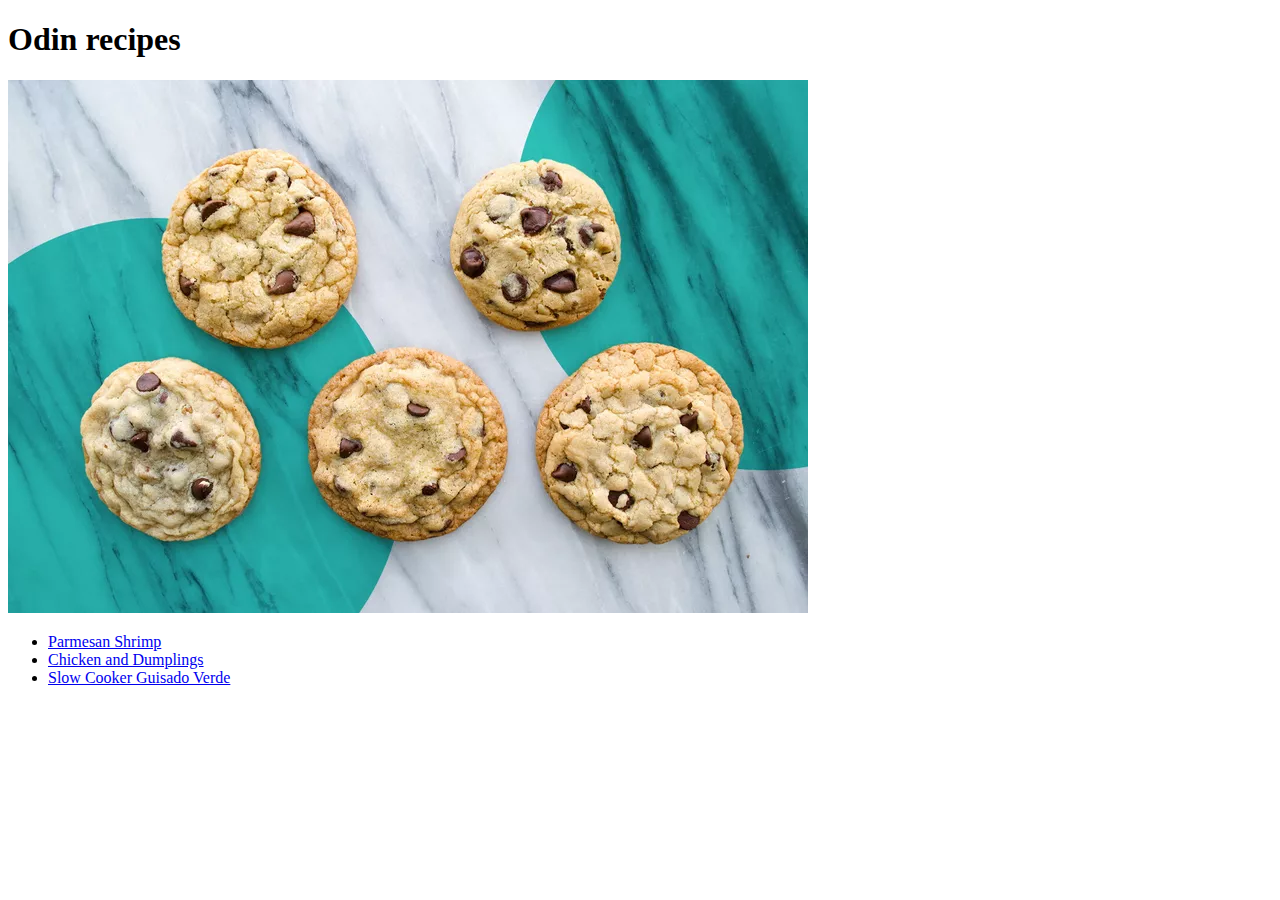
==== index.html @ 2c69707d "my first website" ====
<!DOCTYPE html>
<html lang="en">
<head>
    <meta charset="UTF-8">
    <meta http-equiv="X-UA-Compatible" content="IE=edge">
    <meta name="viewport" content="width=device-width, initial-scale=1.0">
    <title>Odin recipes</title>
</head>
<body>
   <h1>Odin recipes</h1>
   <p><img src="images/Cookies_home.webp"></p>
   <ul>
     <li><a href="recipes/Parmesan Shrimp.html">Parmesan Shrimp</a></li>
     <li><a href="recipes/chicken and dumplings.html">Chicken and Dumplings</a></li>
     <li><a href="recipes/Slow Cooker Guisado Verde.html">Slow Cooker Guisado Verde</a></li>
   </ul>
</body>
</html>
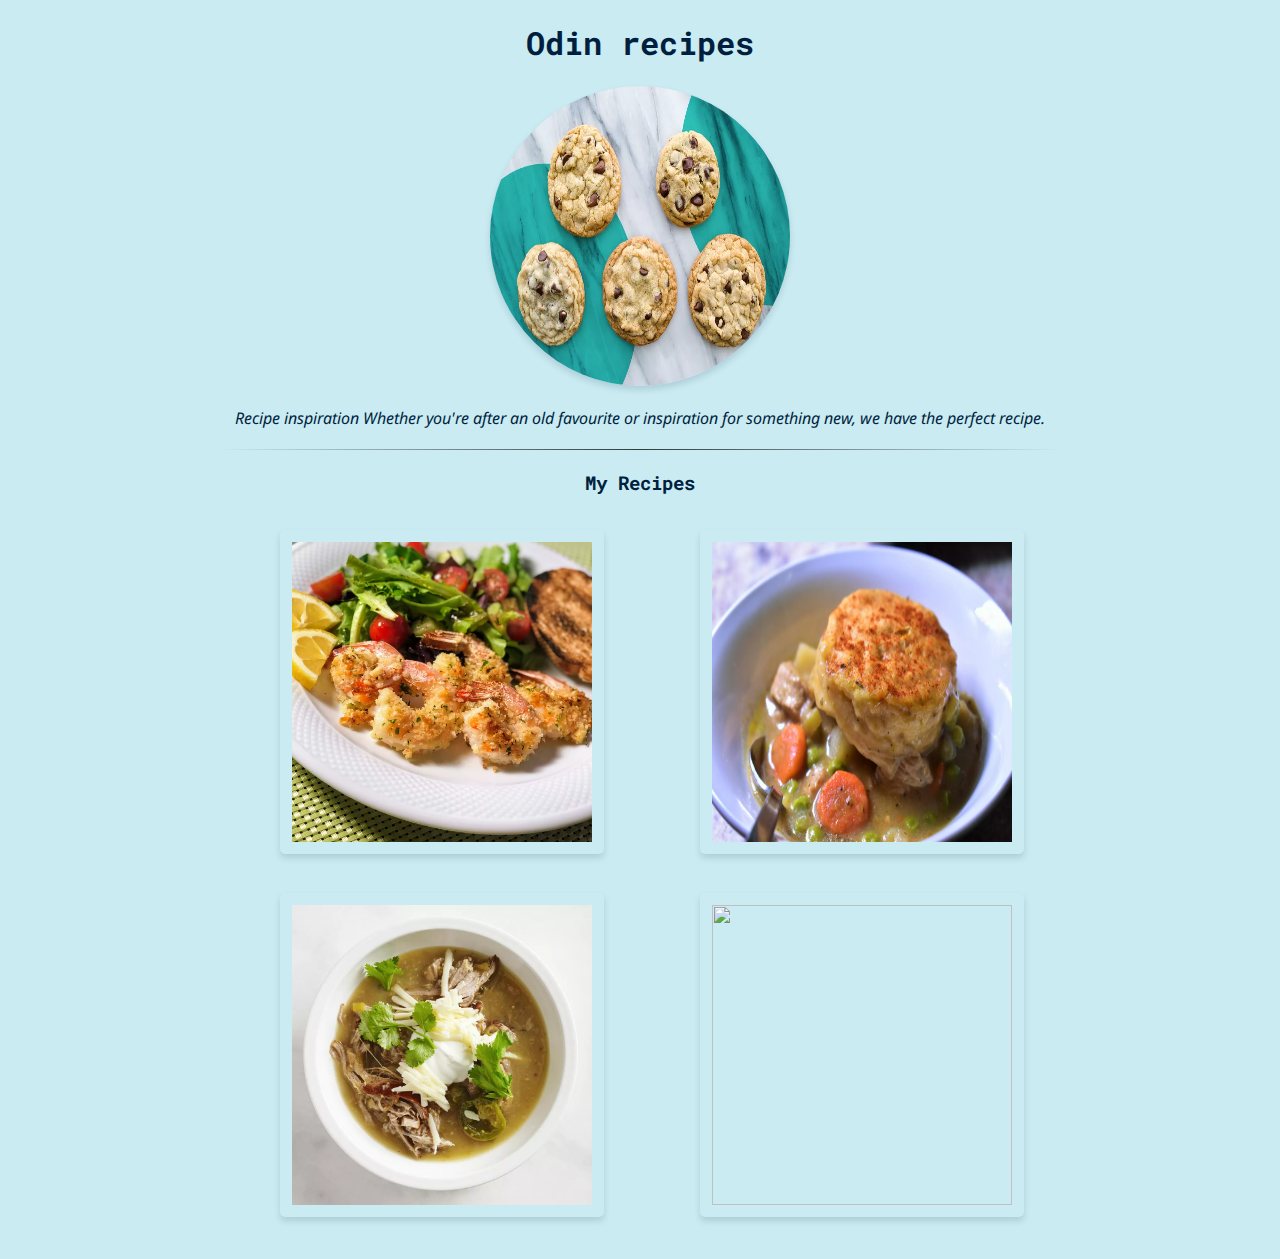
==== commit 5eac6421: "css applied to the homepage" ====
--- a/index.html
+++ b/index.html
@@ -5,14 +5,41 @@
     <meta http-equiv="X-UA-Compatible" content="IE=edge">
     <meta name="viewport" content="width=device-width, initial-scale=1.0">
     <title>Odin recipes</title>
+    <link rel="stylesheet" href="css/styles.css"> 
+    <link href="https://fonts.googleapis.com/css?family=Noto+Sans|Roboto+Mono&display=swap" rel="stylesheet"> 
+    <meta name="viewport" content="width=device-width, initial-scale=1">
 </head>
 <body>
-   <h1>Odin recipes</h1>
-   <p><img src="images/Cookies_home.webp"></p>
-   <ul>
-     <li><a href="recipes/Parmesan Shrimp.html">Parmesan Shrimp</a></li>
-     <li><a href="recipes/chicken and dumplings.html">Chicken and Dumplings</a></li>
-     <li><a href="recipes/Slow Cooker Guisado Verde.html">Slow Cooker Guisado Verde</a></li>
-   </ul>
+  <div class="container">
+    <div class="intro">
+        <h1>Odin recipes</h1>
+        <p><img class="profile-picture" src="images/Cookies_home.webp" ></p>
+        <p>Recipe inspiration
+         Whether you're after an old favourite or inspiration for something new, we have the perfect recipe.</p>
+    </div>
+  <hr>
+    <div>
+      <h3 class="projects-heading">My Recipes</h3>
+      <div class="projects-grid">
+        <div class="project-image-wrapper">
+					<h4>Permesan Shrimp</h4>
+					<img class="project-image" src="images/Garlic-Parmesan Shrimp.webp"/>
+				</div>
+				<div class="project-image-wrapper">
+					<h4>chicken_dumplings</h4>
+					<img class="project-image" src="images/chicken_dumplings.webp"/>
+				</div>
+				<div class="project-image-wrapper">
+					<h4>Cooker Guisado Verde </h4>
+					<img class="project-image" src="images/Slow Cooker Guisado Verde.webp"/>
+				</div>
+				<div class="project-image-wrapper">
+					<h4>Project 4</h4>
+					<img class="project-image" src="images/project-4.jpg"/>
+				</div>
+      </div>
+    </div>
+    
+  </div>
 </body>
 </html>--- a/css/styles.css
+++ b/css/styles.css
@@ -0,0 +1,122 @@
+body {
+    font-family: 'Noto Sans', sans-serif;
+    color: #001f3f;
+  }
+  
+  h1, h2, h3, h4 {
+    font-family: 'Roboto Mono', monospace;
+  }
+
+
+p { 
+    font-style: italic;
+  }
+  .container {
+    max-width: 840px;
+    margin: 0 auto;
+  }
+  .intro {
+    text-align: center;
+  }
+
+  .about-grid {
+    display: grid;
+    grid-template-columns: 100%;
+  }
+  
+  .my-rep {
+    text-align: center;
+    text-decoration: none
+  }
+  
+  .about-recipes {
+    list-style: none;
+    padding: 0;
+  }
+  @media (max-width: 480px) {
+    .about-grid {
+      grid-template-columns: 100%;
+    }
+  }
+
+  .profile-picture {
+    border-radius: 50%;
+    width: 300px;
+    height: 300px;
+    box-shadow: 0 4px 6px 0 rgba(34, 60, 80, .16);
+    transition: all ease-in-out .2s; 
+  }
+  
+  .profile-picture:hover {
+    box-shadow: 0 8px 12px 0 rgba(34,60,80,.16);
+  }
+
+  .projects-heading {
+    text-align: center; 
+  }
+  
+  .projects-grid {
+    display: grid;
+    grid-template-columns: 50% 50%;
+  }
+  
+  .project-image {
+    justify-self: center;
+    padding: 4%;
+    width: 300px;
+    height: 300px;
+  }
+  @media (max-width: 650px) {
+    .projects-grid {
+      grid-template-columns: 100%;
+    }
+  }
+
+  .project-image {
+	border-radius: 5px;
+	box-shadow: 0 4px 6px 0 rgba(34, 60, 80, .16);
+	transition: all ease-in-out .2s;
+}
+
+.project-image:hover {
+	filter: brightness(.75);
+	box-shadow: 0 8px 12px 0 rgba(34, 60, 80, .16);
+}
+
+.project-image-wrapper {
+	justify-self: center;
+	padding: 4%;
+	position: relative;
+}
+
+.project-image-wrapper:hover > h4 {
+	visibility: visible;
+}
+
+.project-image-wrapper > h4 {
+	position: absolute;
+	top: 50%;
+	left: 50%;
+	transform: translate(-50%, -50%);
+	color: white;
+	visibility: hidden;
+	z-index: 2;
+	transition: all ease-in-out .2s;
+}
+
+body {
+    background-color: #caebf2;
+  }
+  
+  .container > div {
+    margin: 20px auto;
+  }
+  
+  hr {
+    border: 0;
+    height: 1px;
+    background-image: linear-gradient(to right, rgba(0, 0, 0, 0), rgba(0, 0, 0, 0.75), rgba(0, 0, 0, 0));
+  }
+  
+  
+  